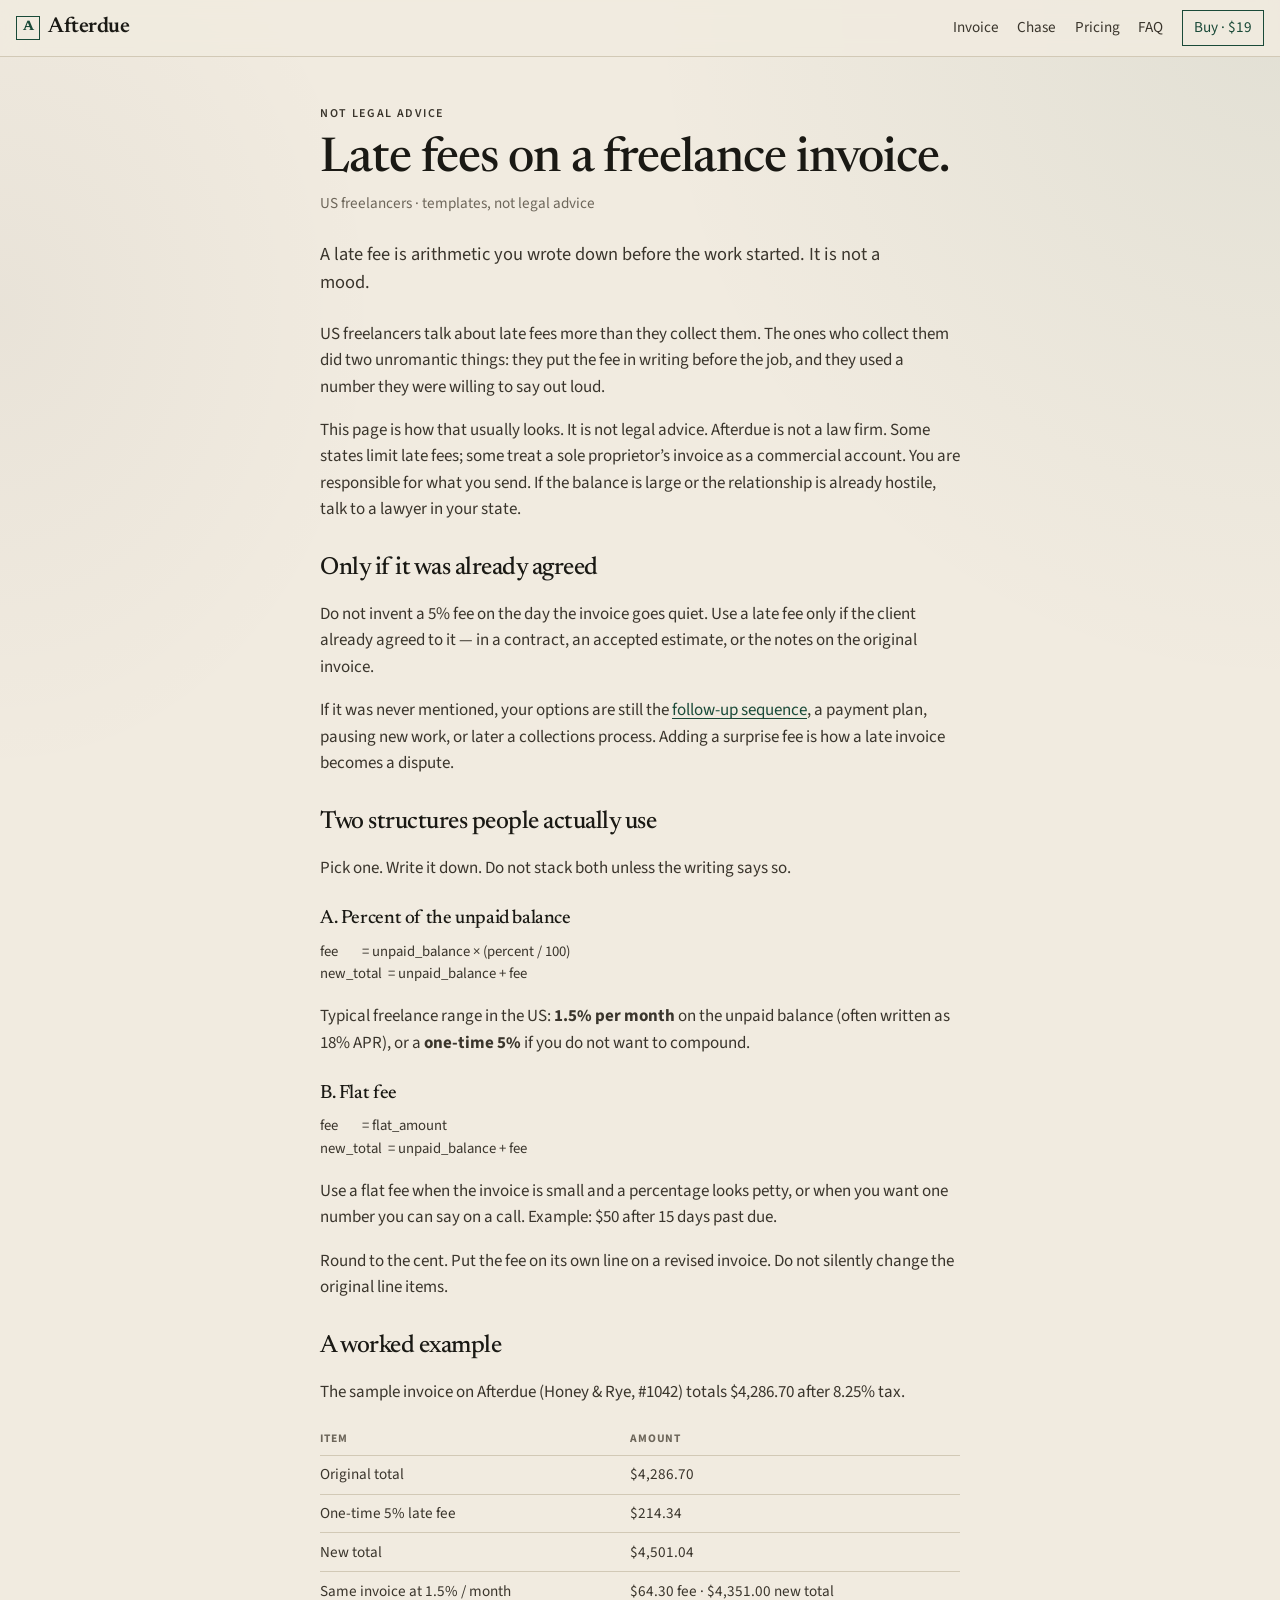
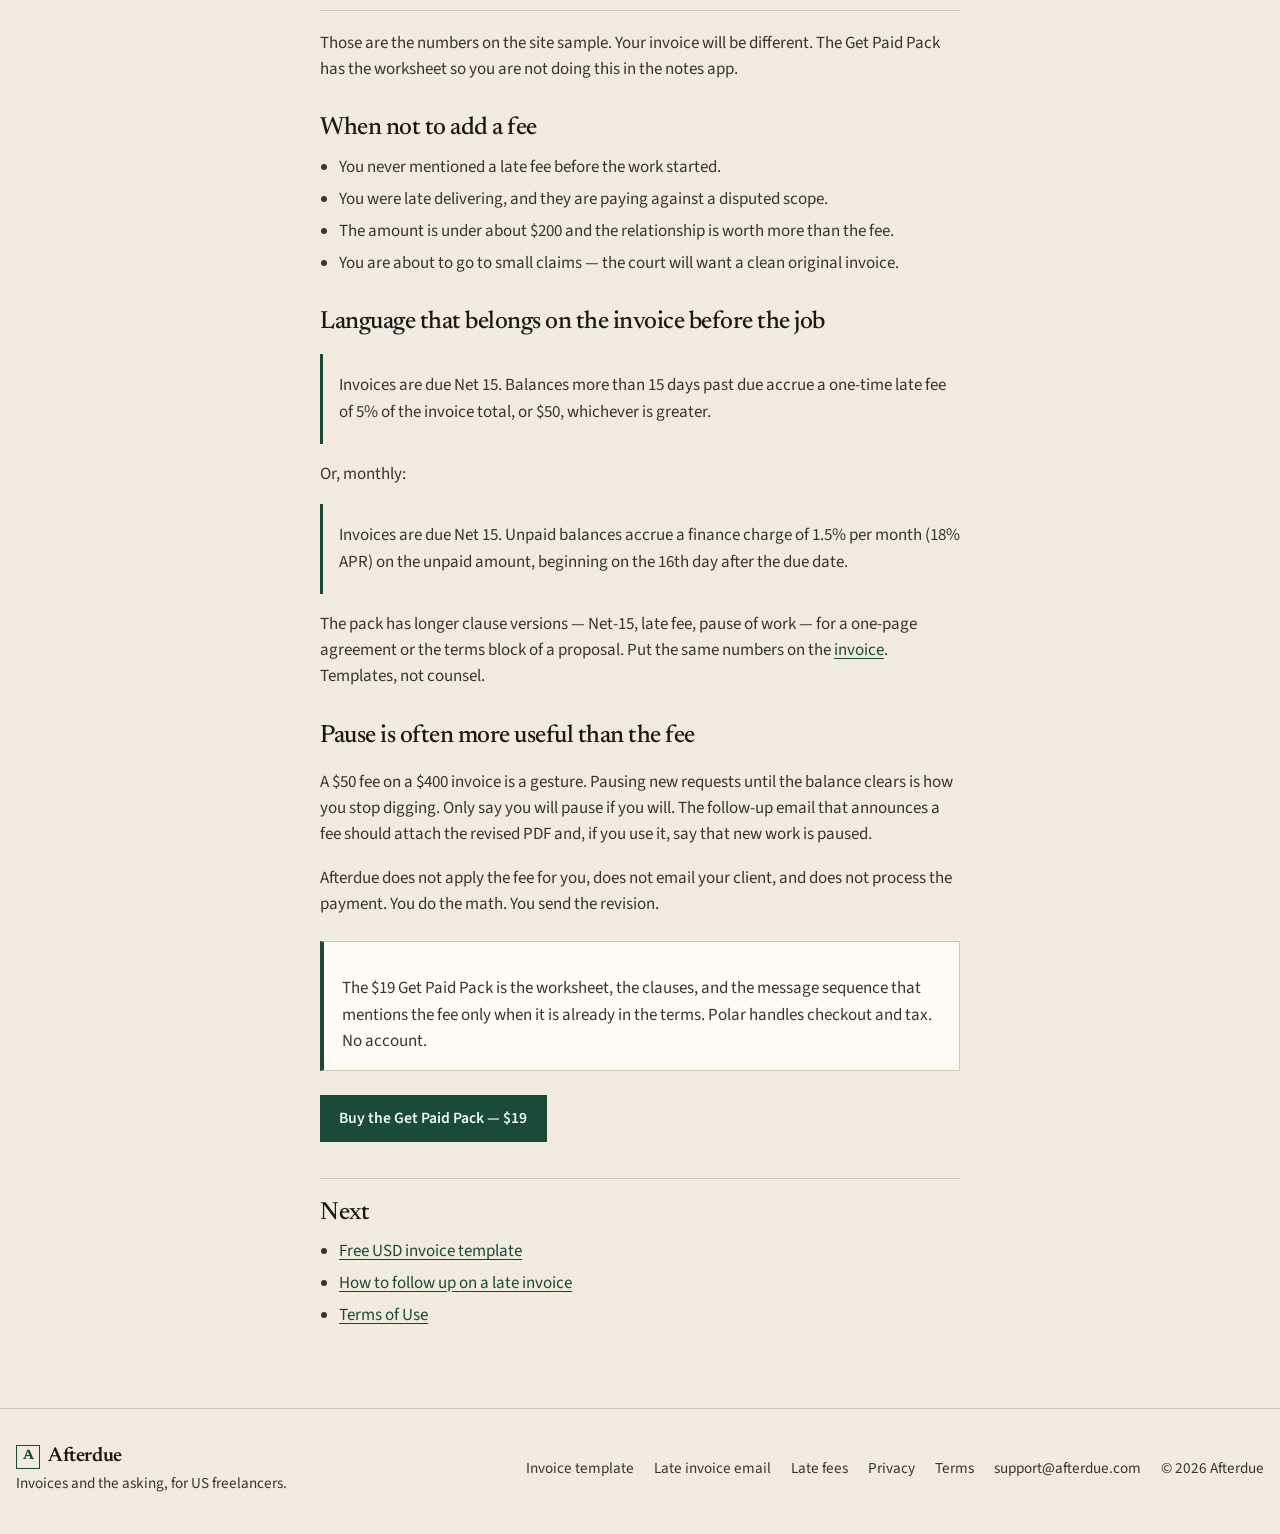
==== invoice-late-fee.html @ ce50ef1e "Add Afterdue site, legal pages, and SEO guides" ====
<!DOCTYPE html>
<html lang="en">
<head>
  <meta charset="utf-8">
  <meta name="viewport" content="width=device-width, initial-scale=1">
  <title>Invoice Late Fees for US Freelancers — Afterdue</title>
  <meta name="description" content="How US freelancers usually handle a late fee — one-time 5% or 1.5% a month — and why it has to be in writing first. Templates, not legal advice.">
  <link rel="canonical" href="https://afterdue.com/invoice-late-fee.html">
  <meta property="og:type" content="article">
  <meta property="og:site_name" content="Afterdue">
  <meta property="og:locale" content="en_US">
  <meta property="og:title" content="Invoice Late Fees for US Freelancers — Afterdue">
  <meta property="og:description" content="How US freelancers usually handle a late fee — one-time 5% or 1.5% a month — and why it has to be in writing first. Templates, not legal advice.">
  <meta property="og:url" content="https://afterdue.com/invoice-late-fee.html">
  <meta name="twitter:card" content="summary">
  <meta name="twitter:title" content="Invoice Late Fees for US Freelancers — Afterdue">
  <meta name="twitter:description" content="How US freelancers usually handle a late fee — one-time 5% or 1.5% a month — and why it has to be in writing first. Templates, not legal advice.">
  <meta name="theme-color" content="#1a1914">
  <link rel="icon" href="favicon.svg" type="image/svg+xml">
  <link rel="preconnect" href="https://fonts.googleapis.com">
  <link rel="preconnect" href="https://fonts.gstatic.com" crossorigin>
  <link href="https://fonts.googleapis.com/css2?family=Newsreader:ital,opsz,wght@0,6..72,400;0,6..72,500;0,6..72,600;0,6..72,700;1,6..72,400;1,6..72,500&family=Source+Sans+3:ital,wght@0,400;0,500;0,600;0,700;1,400&display=swap" rel="stylesheet">
  <link rel="stylesheet" href="styles.css">
  <script type="application/ld+json">
{
  "@context": "https://schema.org",
  "@type": "WebPage",
  "name": "Invoice Late Fees for US Freelancers \u2014 Afterdue",
  "description": "How US freelancers usually handle a late fee \u2014 one-time 5% or 1.5% a month \u2014 and why it has to be in writing first. Templates, not legal advice.",
  "url": "https://afterdue.com/invoice-late-fee.html",
  "isPartOf": {
    "@type": "WebSite",
    "name": "Afterdue",
    "url": "https://afterdue.com"
  },
  "publisher": {
    "@type": "Organization",
    "name": "Afterdue",
    "url": "https://afterdue.com",
    "email": "support@afterdue.com"
  }
}
  </script>
</head>
<body>
  <header class="site-header no-print">
    <div class="wrap header-inner">
      <a class="wordmark" href="index.html" aria-label="Afterdue home">
        <span class="mark" aria-hidden="true">A</span>
        Afterdue
      </a>
      <nav class="nav" aria-label="Primary">
        <a href="index.html#invoice">Invoice</a>
        <a href="index.html#chase">Chase</a>
        <a href="index.html#pricing">Pricing</a>
        <a href="index.html#faq">FAQ</a>
        <a class="nav-buy" href="index.html#buy">Buy · $19</a>
      </nav>
      <a class="nav-buy nav-buy-mobile" href="index.html#buy">Buy · $19</a>
    </div>
  </header>

  <main class="legal-page">
    <div class="wrap">
      <p class="kicker">Not legal advice</p>
      <h1>Late fees on a freelance invoice.</h1>
      
      <p class="legal-date">US freelancers · templates, not legal advice</p>
      <p class="lede">
        A late fee is arithmetic you wrote down before the work started.
        It is not a mood.
      </p>
      <p>
        US freelancers talk about late fees more than they collect them.
        The ones who collect them did two unromantic things: they put the
        fee in writing before the job, and they used a number they were
        willing to say out loud.
      </p>
      <p>
        This page is how that usually looks. It is not legal advice.
        Afterdue is not a law firm. Some states limit late fees; some treat
        a sole proprietor’s invoice as a commercial account. You are
        responsible for what you send. If the balance is large or the
        relationship is already hostile, talk to a lawyer in your state.
      </p>

      <h2>Only if it was already agreed</h2>
      <p>
        Do not invent a 5% fee on the day the invoice goes quiet. Use a
        late fee only if the client already agreed to it — in a contract,
        an accepted estimate, or the notes on the original invoice.
      </p>
      <p>
        If it was never mentioned, your options are still the
        <a href="late-invoice-email.html">follow-up sequence</a>, a payment
        plan, pausing new work, or later a collections process. Adding a
        surprise fee is how a late invoice becomes a dispute.
      </p>

      <h2>Two structures people actually use</h2>
      <p>Pick one. Write it down. Do not stack both unless the writing says so.</p>
      <h3>A. Percent of the unpaid balance</h3>
      <p class="sheet-pre">fee        = unpaid_balance × (percent / 100)
new_total  = unpaid_balance + fee</p>
      <p>
        Typical freelance range in the US: <strong>1.5% per month</strong>
        on the unpaid balance (often written as 18% APR), or a
        <strong>one-time 5%</strong> if you do not want to compound.
      </p>
      <h3>B. Flat fee</h3>
      <p class="sheet-pre">fee        = flat_amount
new_total  = unpaid_balance + fee</p>
      <p>
        Use a flat fee when the invoice is small and a percentage looks
        petty, or when you want one number you can say on a call. Example:
        $50 after 15 days past due.
      </p>
      <p>
        Round to the cent. Put the fee on its own line on a revised
        invoice. Do not silently change the original line items.
      </p>

      <h2>A worked example</h2>
      <p>
        The sample invoice on Afterdue (Honey &amp; Rye, #1042) totals
        $4,286.70 after 8.25% tax.
      </p>
      <table>
        <thead>
          <tr><th>Item</th><th>Amount</th></tr>
        </thead>
        <tbody>
          <tr><td>Original total</td><td>$4,286.70</td></tr>
          <tr><td>One-time 5% late fee</td><td>$214.34</td></tr>
          <tr><td>New total</td><td>$4,501.04</td></tr>
          <tr><td>Same invoice at 1.5% / month</td><td>$64.30 fee · $4,351.00 new total</td></tr>
        </tbody>
      </table>
      <p>
        Those are the numbers on the site sample. Your invoice will be
        different. The Get Paid Pack has the worksheet so you are not
        doing this in the notes app.
      </p>

      <h2>When not to add a fee</h2>
      <ul>
        <li>You never mentioned a late fee before the work started.</li>
        <li>You were late delivering, and they are paying against a disputed scope.</li>
        <li>The amount is under about $200 and the relationship is worth more than the fee.</li>
        <li>You are about to go to small claims — the court will want a clean original invoice.</li>
      </ul>

      <h2>Language that belongs on the invoice before the job</h2>
      <blockquote>
        <p>
          Invoices are due Net 15. Balances more than 15 days past due
          accrue a one-time late fee of 5% of the invoice total, or $50,
          whichever is greater.
        </p>
      </blockquote>
      <p>Or, monthly:</p>
      <blockquote>
        <p>
          Invoices are due Net 15. Unpaid balances accrue a finance charge
          of 1.5% per month (18% APR) on the unpaid amount, beginning on
          the 16th day after the due date.
        </p>
      </blockquote>
      <p>
        The pack has longer clause versions — Net-15, late fee, pause of
        work — for a one-page agreement or the terms block of a proposal.
        Put the same numbers on the
        <a href="invoice-template.html">invoice</a>.
        Templates, not counsel.
      </p>

      <h2>Pause is often more useful than the fee</h2>
      <p>
        A $50 fee on a $400 invoice is a gesture. Pausing new requests
        until the balance clears is how you stop digging. Only say you
        will pause if you will. The follow-up email that announces a fee
        should attach the revised PDF and, if you use it, say that new
        work is paused.
      </p>
      <p>
        Afterdue does not apply the fee for you, does not email your
        client, and does not process the payment. You do the math. You
        send the revision.
      </p>

      <div class="callout">
        <p>
          The $19 Get Paid Pack is the worksheet, the clauses, and the
          message sequence that mentions the fee only when it is already
          in the terms. Polar handles checkout and tax. No account.
        </p>
      </div>
      <p>
        <a class="btn btn-accent" href="index.html#buy">Buy the Get Paid Pack — $19</a>
      </p>

      <div class="related">
        <h2>Next</h2>
        <ul>
          <li><a href="invoice-template.html">Free USD invoice template</a></li>
          <li><a href="late-invoice-email.html">How to follow up on a late invoice</a></li>
          <li><a href="terms.html">Terms of Use</a></li>
        </ul>
      </div>

    </div>
  </main>

  <footer class="site-footer no-print">
    <div class="wrap footer-inner">
      <div>
        <p class="wordmark foot-mark"><span class="mark" aria-hidden="true">A</span> Afterdue</p>
        <p>Invoices and the asking, for US freelancers.</p>
      </div>
      <div class="footer-links">
        <a href="invoice-template.html">Invoice template</a>
        <a href="late-invoice-email.html">Late invoice email</a>
        <a href="invoice-late-fee.html">Late fees</a>
        <a href="privacy.html">Privacy</a>
        <a href="terms.html">Terms</a>
        <a href="mailto:support@afterdue.com">support@afterdue.com</a>
        <span>© 2026 Afterdue</span>
      </div>
    </div>
  </footer>
</body>
</html>
---- styles.css ----
/* Afterdue — paper, ink, one green. */

:root {
  --paper: #f1ebe0;
  --paper-deep: #e7dfd0;
  --sheet: #fffcf6;
  --ink: #1a1914;
  --ink-2: #3a352c;
  --ink-3: #6d665a;
  --rule: #d2c9b6;
  --accent: #1a4a38;
  --accent-2: #14382b;
  --accent-wash: #dce8e1;
  --late: #7a2e22;
  --warn: #8a5a12;
  --max: 72rem; /* 1152; content sits inside 1280 canvas */
  --page: 80rem; /* 1280 */
  --serif: "Newsreader", "Iowan Old Style", Palatino, "Palatino Linotype", Georgia, serif;
  --sans: "Source Sans 3", ui-sans-serif, system-ui, -apple-system, "Segoe UI", sans-serif;
  --shadow: 0 1px 0 rgba(26, 25, 20, 0.04), 0 18px 50px -24px rgba(26, 25, 20, 0.35);
}

*, *::before, *::after { box-sizing: border-box; }

html {
  scroll-behavior: smooth;
}

@media (prefers-reduced-motion: reduce) {
  html { scroll-behavior: auto; }
  * { transition: none !important; }
}

body {
  margin: 0;
  color: var(--ink);
  font-family: var(--sans);
  font-size: 1.0625rem;
  line-height: 1.55;
  background:
    radial-gradient(ellipse 90% 40% at 100% 0%, rgba(26, 74, 56, 0.07), transparent 55%),
    radial-gradient(ellipse 60% 30% at 0% 10%, rgba(26, 25, 20, 0.04), transparent 50%),
    var(--paper);
  -webkit-font-smoothing: antialiased;
}

img, svg { display: block; max-width: 100%; }

h1, h2, h3, .wordmark, .sheet-brand, .sheet-stamp, .price-amt {
  font-family: var(--serif);
  font-weight: 500;
  letter-spacing: -0.02em;
}

h1, h2, h3 { margin: 0 0 0.5rem; color: var(--ink); }

a { color: var(--accent); text-underline-offset: 0.18em; }
a:hover { color: var(--accent-2); }

.skip {
  position: absolute;
  left: 0.75rem;
  top: -3rem;
  background: var(--ink);
  color: var(--sheet);
  padding: 0.5rem 0.75rem;
  z-index: 20;
}
.skip:focus { top: 0.75rem; }

.sr-only {
  position: absolute;
  width: 1px;
  height: 1px;
  padding: 0;
  margin: -1px;
  overflow: hidden;
  clip: rect(0, 0, 0, 0);
  border: 0;
}

.wrap {
  width: min(100% - 2rem, var(--page));
  margin-inline: auto;
}

.kicker {
  margin: 0 0 0.65rem;
  font-size: 0.75rem;
  font-weight: 600;
  letter-spacing: 0.14em;
  text-transform: uppercase;
  color: var(--accent);
}

/* Header */
.site-header {
  position: sticky;
  top: 0;
  z-index: 10;
  background: color-mix(in srgb, var(--paper) 88%, transparent);
  backdrop-filter: blur(10px);
  border-bottom: 1px solid var(--rule);
}

.header-inner {
  display: flex;
  align-items: center;
  justify-content: space-between;
  min-height: 3.5rem;
  gap: 1rem;
}

.wordmark {
  display: inline-flex;
  align-items: center;
  gap: 0.5rem;
  color: var(--ink);
  text-decoration: none;
  font-size: 1.35rem;
  font-weight: 600;
}

.wordmark:hover { color: var(--ink); }

.mark {
  display: grid;
  place-items: center;
  width: 1.5rem;
  height: 1.5rem;
  border: 1.5px solid var(--accent);
  color: var(--accent);
  font-family: var(--serif);
  font-size: 0.85rem;
  font-weight: 700;
  line-height: 1;
}

.nav-buy-mobile { display: inline-block; }

.nav {
  display: none;
  align-items: center;
  gap: 1.15rem;
  font-size: 0.95rem;
}

.nav a {
  color: var(--ink-2);
  text-decoration: none;
}

.nav a:hover { color: var(--ink); }

.nav-buy {
  padding: 0.35rem 0.7rem;
  border: 1px solid var(--accent);
  color: var(--accent) !important;
}

@media (min-width: 720px) {
  .nav { display: flex; }
  .nav-buy-mobile { display: none; }
}

/* Buttons */
.btn {
  display: inline-flex;
  align-items: center;
  justify-content: center;
  padding: 0.8rem 1.15rem;
  border: 1px solid transparent;
  font: inherit;
  font-weight: 600;
  font-size: 0.98rem;
  text-decoration: none;
  cursor: pointer;
  line-height: 1.2;
}

.btn:focus-visible {
  outline: 2px solid var(--accent);
  outline-offset: 3px;
}

.btn-ink {
  background: var(--ink);
  color: var(--sheet);
}

.btn-ink:hover { background: #000; color: var(--sheet); }

.btn-accent {
  background: var(--accent);
  color: #f4faf6;
}

.btn-accent:hover { background: var(--accent-2); color: #f4faf6; }

.btn-ghost {
  background: transparent;
  border-color: var(--rule);
  color: var(--ink-2);
}

.btn-ghost:hover { border-color: var(--ink); color: var(--ink); }

.btn-text {
  background: none;
  border: 0;
  padding: 0.35rem 0;
  color: var(--accent);
  font: inherit;
  font-weight: 600;
  cursor: pointer;
}

.btn-text:hover { color: var(--accent-2); }

.btn-block { width: 100%; }

.btn:disabled {
  opacity: 0.55;
  cursor: not-allowed;
}

/* Hero */
.hero {
  padding: 3.25rem 0 2.5rem;
  border-bottom: 1px solid var(--rule);
}

.hero-inner { max-width: 42rem; }

.hero h1 {
  font-size: clamp(2.4rem, 6vw, 4.1rem);
  line-height: 1.05;
  font-weight: 500;
  margin-bottom: 1.1rem;
}

.lede {
  font-size: 1.15rem;
  color: var(--ink-2);
  margin: 0 0 1.5rem;
  max-width: 38rem;
}

.hero-actions {
  display: flex;
  flex-wrap: wrap;
  gap: 0.65rem;
}

.hero-note {
  margin: 1rem 0 0;
  font-size: 0.9rem;
  color: var(--ink-3);
}

/* Sections */
.section-head { max-width: 38rem; margin-bottom: 1.75rem; }

.section-head h2 {
  font-size: clamp(1.85rem, 4vw, 2.65rem);
  line-height: 1.12;
}

.section-dek {
  margin: 0;
  color: var(--ink-2);
}

.invoice-section { padding: 2.75rem 0 3.5rem; }
.chase-section,
.pricing-section,
.faq-section { padding: 3.5rem 0; }
.chase-section,
.faq-section { border-top: 1px solid var(--rule); }

/* Invoice form */
.invoice-layout {
  display: grid;
  gap: 1.75rem;
}

@media (min-width: 980px) {
  .invoice-layout {
    grid-template-columns: minmax(18rem, 22.5rem) minmax(0, 1fr);
    align-items: start;
    gap: 2.25rem;
  }
  .preview-col { position: sticky; top: 4.25rem; }
}

.invoice-form {
  background: color-mix(in srgb, var(--sheet) 70%, var(--paper));
  border: 1px solid var(--rule);
  padding: 1rem 1rem 1.15rem;
}

fieldset {
  border: 0;
  margin: 0 0 1.1rem;
  padding: 0;
}

legend {
  font-family: var(--serif);
  font-size: 1.15rem;
  margin-bottom: 0.55rem;
  padding: 0;
}

label {
  display: block;
  margin-bottom: 0.55rem;
  font-size: 0.8rem;
  font-weight: 600;
  letter-spacing: 0.02em;
  color: var(--ink-2);
}

input, textarea {
  display: block;
  width: 100%;
  margin-top: 0.28rem;
  padding: 0.5rem 0.55rem;
  border: 1px solid var(--rule);
  background: var(--sheet);
  color: var(--ink);
  font: inherit;
  font-size: 1rem;
  border-radius: 0;
}

input:focus, textarea:focus {
  outline: 2px solid var(--accent);
  outline-offset: 1px;
}

textarea { resize: vertical; min-height: 4.5rem; }

.meta-grid {
  display: grid;
  grid-template-columns: 1fr 1fr;
  gap: 0 0.65rem;
}

.meta-grid legend { grid-column: 1 / -1; }

.items-head {
  display: none;
}

.line-item {
  display: grid;
  grid-template-columns: 1fr 4.2rem 6.2rem auto;
  gap: 0.35rem;
  align-items: end;
  margin-bottom: 0.45rem;
}

.line-item label { margin: 0; }

.item-remove {
  height: 2.35rem;
  width: 2.15rem;
  border: 1px solid var(--rule);
  background: transparent;
  color: var(--ink-3);
  cursor: pointer;
  font-size: 1.1rem;
  line-height: 1;
}

.item-remove:hover { border-color: var(--late); color: var(--late); }

.form-actions {
  display: flex;
  flex-wrap: wrap;
  gap: 0.5rem;
  margin-top: 0.35rem;
}

.form-hint {
  margin: 0.7rem 0 0;
  font-size: 0.85rem;
  color: var(--ink-3);
}

/* Preview */
.preview-bar {
  display: flex;
  justify-content: space-between;
  align-items: baseline;
  margin-bottom: 0.55rem;
  font-size: 0.8rem;
  letter-spacing: 0.08em;
  text-transform: uppercase;
  color: var(--ink-3);
  font-weight: 600;
}

.preview-total { letter-spacing: 0; text-transform: none; color: var(--accent); font-size: 0.95rem; }

.invoice-sheet {
  background: var(--sheet);
  box-shadow: var(--shadow);
  border: 1px solid #cfc6b4;
  padding: 1.5rem 1.35rem 1.15rem;
  min-height: 28rem;
  position: relative;
}

.invoice-sheet::before {
  content: "";
  position: absolute;
  left: 0;
  top: 0;
  bottom: 0;
  width: 6px;
  background: var(--accent);
}

.sheet-top {
  display: flex;
  justify-content: space-between;
  gap: 1rem;
  padding-bottom: 1.1rem;
  border-bottom: 1px solid var(--rule);
}

.sheet-brand {
  margin: 0;
  font-size: 1.45rem;
  line-height: 1.2;
}

.sheet-quiet {
  margin: 0.2rem 0 0;
  color: var(--ink-3);
  font-size: 0.92rem;
}

.sheet-stamp {
  text-align: right;
}

.sheet-stamp span {
  display: block;
  font-size: 0.7rem;
  letter-spacing: 0.18em;
  font-weight: 700;
  color: var(--accent);
}

.sheet-stamp strong {
  display: block;
  font-size: 1.35rem;
  font-weight: 600;
}

.sheet-parties {
  display: grid;
  grid-template-columns: 1fr 1fr;
  gap: 1rem;
  padding: 1.1rem 0;
}

.sheet-label {
  margin: 0 0 0.25rem;
  font-size: 0.7rem;
  letter-spacing: 0.14em;
  text-transform: uppercase;
  font-weight: 700;
  color: var(--ink-3);
}

.sheet-strong { margin: 0; font-weight: 650; font-size: 1.05rem; }

.sheet-dates {
  margin: 0;
  display: grid;
  gap: 0.45rem;
  justify-items: end;
  text-align: right;
}

.sheet-dates div { margin: 0; }
.sheet-dates dt {
  font-size: 0.7rem;
  letter-spacing: 0.12em;
  text-transform: uppercase;
  color: var(--ink-3);
  font-weight: 700;
}
.sheet-dates dd { margin: 0; font-variant-numeric: tabular-nums; }

.sheet-table {
  width: 100%;
  border-collapse: collapse;
  font-size: 0.95rem;
}

.sheet-table th {
  text-align: left;
  font-size: 0.7rem;
  letter-spacing: 0.1em;
  text-transform: uppercase;
  color: var(--ink-3);
  font-weight: 700;
  padding: 0.45rem 0;
  border-bottom: 1px solid var(--ink);
}

.sheet-table td {
  padding: 0.55rem 0;
  border-bottom: 1px solid var(--rule);
  vertical-align: top;
}

.sheet-table .num,
.sheet-table th.num { text-align: right; font-variant-numeric: tabular-nums; }

.sheet-totals {
  display: flex;
  justify-content: flex-end;
  padding: 0.9rem 0 1.1rem;
}

.sheet-totals-rows {
  width: min(100%, 16rem);
}

.sheet-totals-rows div {
  display: flex;
  justify-content: space-between;
  padding: 0.28rem 0;
  color: var(--ink-2);
  font-variant-numeric: tabular-nums;
}

.sheet-totals-rows .grand {
  margin-top: 0.35rem;
  padding-top: 0.5rem;
  border-top: 1.5px solid var(--ink);
  color: var(--ink);
  font-family: var(--serif);
  font-size: 1.2rem;
  font-weight: 600;
}

.sheet-bottom {
  display: grid;
  gap: 1rem;
  padding-top: 0.4rem;
  border-top: 1px solid var(--rule);
}

@media (min-width: 640px) {
  .sheet-bottom { grid-template-columns: 1fr 1fr; }
  .invoice-sheet { padding: 2rem 2.1rem 1.4rem; }
}

.sheet-pre {
  margin: 0;
  white-space: pre-wrap;
  font-size: 0.92rem;
  color: var(--ink-2);
}

.sheet-foot {
  margin: 1.4rem 0 0;
  font-size: 0.75rem;
  color: var(--ink-3);
  letter-spacing: 0.04em;
}

/* Chase */
.chase-list {
  list-style: none;
  margin: 0;
  padding: 0;
  display: grid;
  gap: 0.75rem;
}

@media (min-width: 860px) {
  .chase-list { grid-template-columns: 1fr 1fr; }
  .chase-list li:last-child { grid-column: 1 / -1; }
}

.chase-list li {
  background: var(--sheet);
  border: 1px solid var(--rule);
  border-left: 4px solid var(--accent);
  padding: 1rem 1.05rem 1.1rem;
}

.chase-list li:nth-child(4) { border-left-color: var(--warn); }
.chase-list li:nth-child(5) { border-left-color: var(--late); }

.chase-meta {
  display: flex;
  justify-content: space-between;
  gap: 0.75rem;
  font-size: 0.75rem;
  letter-spacing: 0.08em;
  text-transform: uppercase;
  font-weight: 650;
  color: var(--ink-3);
  margin-bottom: 0.35rem;
}

.chase-list h3 {
  font-size: 1.35rem;
  margin-bottom: 0.35rem;
}

.chase-subject {
  margin: 0 0 0.4rem;
  font-weight: 600;
  font-size: 0.95rem;
}

.chase-body {
  margin: 0;
  color: var(--ink-2);
  position: relative;
}

.chase-body::after {
  content: "";
  position: absolute;
  inset: auto 0 0 0;
  height: 1.4rem;
  background: linear-gradient(transparent, var(--sheet));
  pointer-events: none;
}

.chase-foot {
  margin: 1.5rem 0 1rem;
  color: var(--ink-2);
  max-width: 38rem;
}

.center { text-align: center; }

/* Pricing */
.price-grid {
  display: grid;
  gap: 1.25rem;
}

@media (min-width: 800px) {
  .price-grid { grid-template-columns: 1.2fr 0.8fr; align-items: stretch; }
}

.price-card,
.price-aside {
  background: var(--sheet);
  border: 1px solid var(--rule);
  padding: 1.4rem 1.35rem 1.5rem;
}

.price-card-main { border-top: 6px solid var(--accent); }

.price-name {
  margin: 0;
  font-size: 0.8rem;
  letter-spacing: 0.12em;
  text-transform: uppercase;
  font-weight: 700;
  color: var(--accent);
}

.price-amt {
  margin: 0.2rem 0;
  font-size: clamp(3.4rem, 8vw, 4.6rem);
  line-height: 1;
}

.price-amt span { font-size: 0.45em; vertical-align: super; margin-right: 0.05em; }

.price-once { margin: 0 0 1rem; color: var(--ink-2); }

.price-list,
.price-aside ul {
  margin: 0 0 1rem;
  padding: 0 0 0 1.1rem;
}

.price-list li,
.price-aside li { margin: 0.35rem 0; }

.price-legal {
  font-size: 0.88rem;
  color: var(--ink-3);
  margin: 0 0 1.1rem;
}

.price-aside h3 {
  font-size: 1.25rem;
  margin: 0 0 0.5rem;
}

.price-aside h3 + p,
.price-aside p { margin: 0; color: var(--ink-2); }

.price-aside h3:nth-of-type(2) { margin-top: 1.4rem; }

/* Buy */
.buy-section {
  padding: 3.5rem 0;
  background: var(--ink);
  color: #ece6d8;
}

.buy-section .kicker { color: #9dccb4; }
.buy-section h2 { color: #f7f1e4; font-size: clamp(1.9rem, 4vw, 2.8rem); }
.buy-section .lede { color: #cfc6b4; }

.buy-inner { max-width: 38rem; }

.buy-placeholder {
  margin: 1rem 0 0;
  padding: 0.85rem 0.95rem;
  border: 1px dashed #6d665a;
  color: #cfc6b4;
  font-size: 0.95rem;
}

.buy-section .btn-accent:disabled {
  opacity: 0.7;
}

/* FAQ */
.faq {
  margin: 0;
  display: grid;
  gap: 0;
  border-top: 1px solid var(--rule);
}

.faq > div {
  padding: 1.1rem 0;
  border-bottom: 1px solid var(--rule);
}

.faq dt {
  font-family: var(--serif);
  font-size: 1.25rem;
  font-weight: 550;
  margin-bottom: 0.35rem;
}

.faq dd {
  margin: 0;
  color: var(--ink-2);
  max-width: 40rem;
}

/* Footer */
.site-footer {
  padding: 2rem 0 2.4rem;
  border-top: 1px solid var(--rule);
  color: var(--ink-2);
  font-size: 0.95rem;
}

.footer-inner {
  display: flex;
  flex-wrap: wrap;
  justify-content: space-between;
  gap: 1.25rem;
}

.foot-mark {
  margin: 0 0 0.25rem;
  font-size: 1.25rem;
}

.site-footer p { margin: 0; }

.footer-links {
  display: flex;
  flex-wrap: wrap;
  gap: 0.9rem 1.25rem;
  align-items: center;
}

.footer-links a { color: var(--ink-2); text-decoration: none; }
.footer-links a:hover { color: var(--accent); }

/* Legal + guide pages */
.legal-page { padding: 3rem 0 4rem; }
.legal-page .wrap { max-width: 40rem; }
.legal-page h1 {
  font-size: clamp(2rem, 5vw, 3rem);
  line-height: 1.1;
  margin-bottom: 0.35rem;
}
.legal-page h2 {
  font-size: 1.55rem;
  line-height: 1.2;
  margin: 2rem 0 0.6rem;
}
.legal-page h3 {
  font-size: 1.2rem;
  margin: 1.45rem 0 0.4rem;
}
.legal-page p,
.legal-page li { color: var(--ink-2); }
.legal-page ul,
.legal-page ol {
  padding-left: 1.2rem;
  margin: 0 0 1rem;
}
.legal-page li { margin: 0.35rem 0; }
.legal-page .legal-date {
  margin: 0 0 1.5rem;
  color: var(--ink-3);
  font-size: 0.95rem;
}
.legal-page .callout {
  background: var(--sheet);
  border: 1px solid var(--rule);
  border-left: 4px solid var(--accent);
  padding: 1rem 1.1rem;
  margin: 1.5rem 0;
}
.legal-page .callout p:last-child { margin-bottom: 0; }
.legal-page .related {
  margin-top: 2.25rem;
  padding-top: 1.25rem;
  border-top: 1px solid var(--rule);
}
.legal-page .related h2 { margin-top: 0; }
.legal-page table {
  width: 100%;
  border-collapse: collapse;
  font-size: 0.95rem;
  margin: 0 0 1.15rem;
}
.legal-page th,
.legal-page td {
  text-align: left;
  padding: 0.45rem 0.35rem 0.45rem 0;
  border-bottom: 1px solid var(--rule);
  color: var(--ink-2);
}
.legal-page th {
  color: var(--ink-3);
  font-size: 0.72rem;
  letter-spacing: 0.08em;
  text-transform: uppercase;
}
.legal-page blockquote {
  margin: 1rem 0;
  padding: 0.1rem 0 0.1rem 1rem;
  border-left: 3px solid var(--accent);
  color: var(--ink-2);
}
.legal-page .sheet-pre { margin: 0.4rem 0 1rem; }

/* Home guides */
.guides-section {
  padding: 3.5rem 0;
  border-top: 1px solid var(--rule);
}
.guide-grid {
  display: grid;
  gap: 0.75rem;
}
@media (min-width: 800px) {
  .guide-grid { grid-template-columns: 1fr 1fr 1fr; }
}
.guide-card {
  display: block;
  background: var(--sheet);
  border: 1px solid var(--rule);
  padding: 1.1rem 1.05rem 1.2rem;
  text-decoration: none;
  color: inherit;
}
.guide-card:hover {
  border-color: var(--accent);
  color: inherit;
}
.guide-card h3 {
  font-size: 1.28rem;
  margin-bottom: 0.4rem;
}
.guide-card p {
  margin: 0;
  color: var(--ink-2);
  font-size: 0.95rem;
}

/* Print */
@media print {
  @page { size: letter; margin: 0.55in; }

  body {
    background: #fff;
    color: #111;
  }

  .no-print { display: none !important; }

  .invoice-section { padding: 0; }
  .wrap { width: 100%; }

  .invoice-layout { display: block; }

  .invoice-sheet {
    box-shadow: none;
    border: 0;
    padding: 0;
    min-height: 0;
  }

  .invoice-sheet::before { display: none; }

  .sheet-foot { color: #666; }
}

@media (max-width: 520px) {
  .line-item {
    grid-template-columns: 1fr 1fr auto;
  }
  .line-item .item-desc { grid-column: 1 / -1; }
  .sheet-parties { grid-template-columns: 1fr; }
  .sheet-dates { justify-items: start; text-align: left; }
}
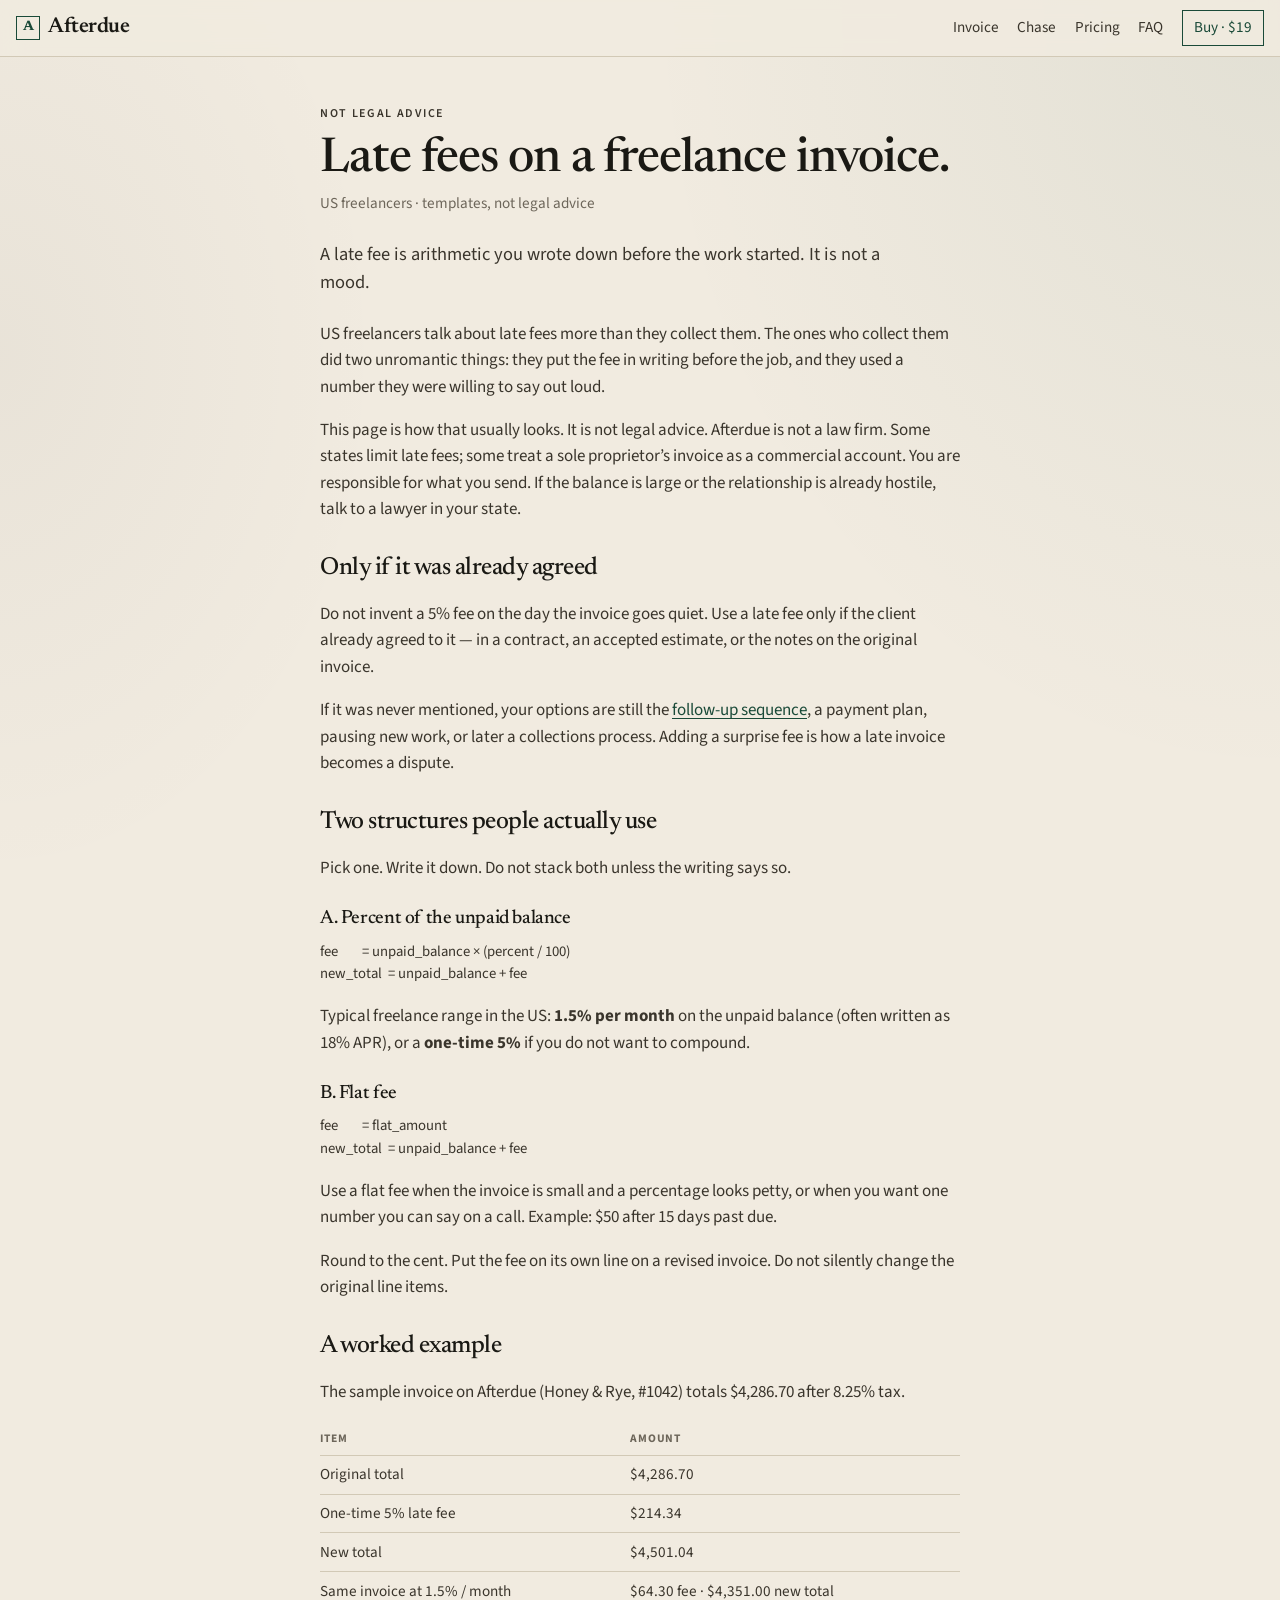
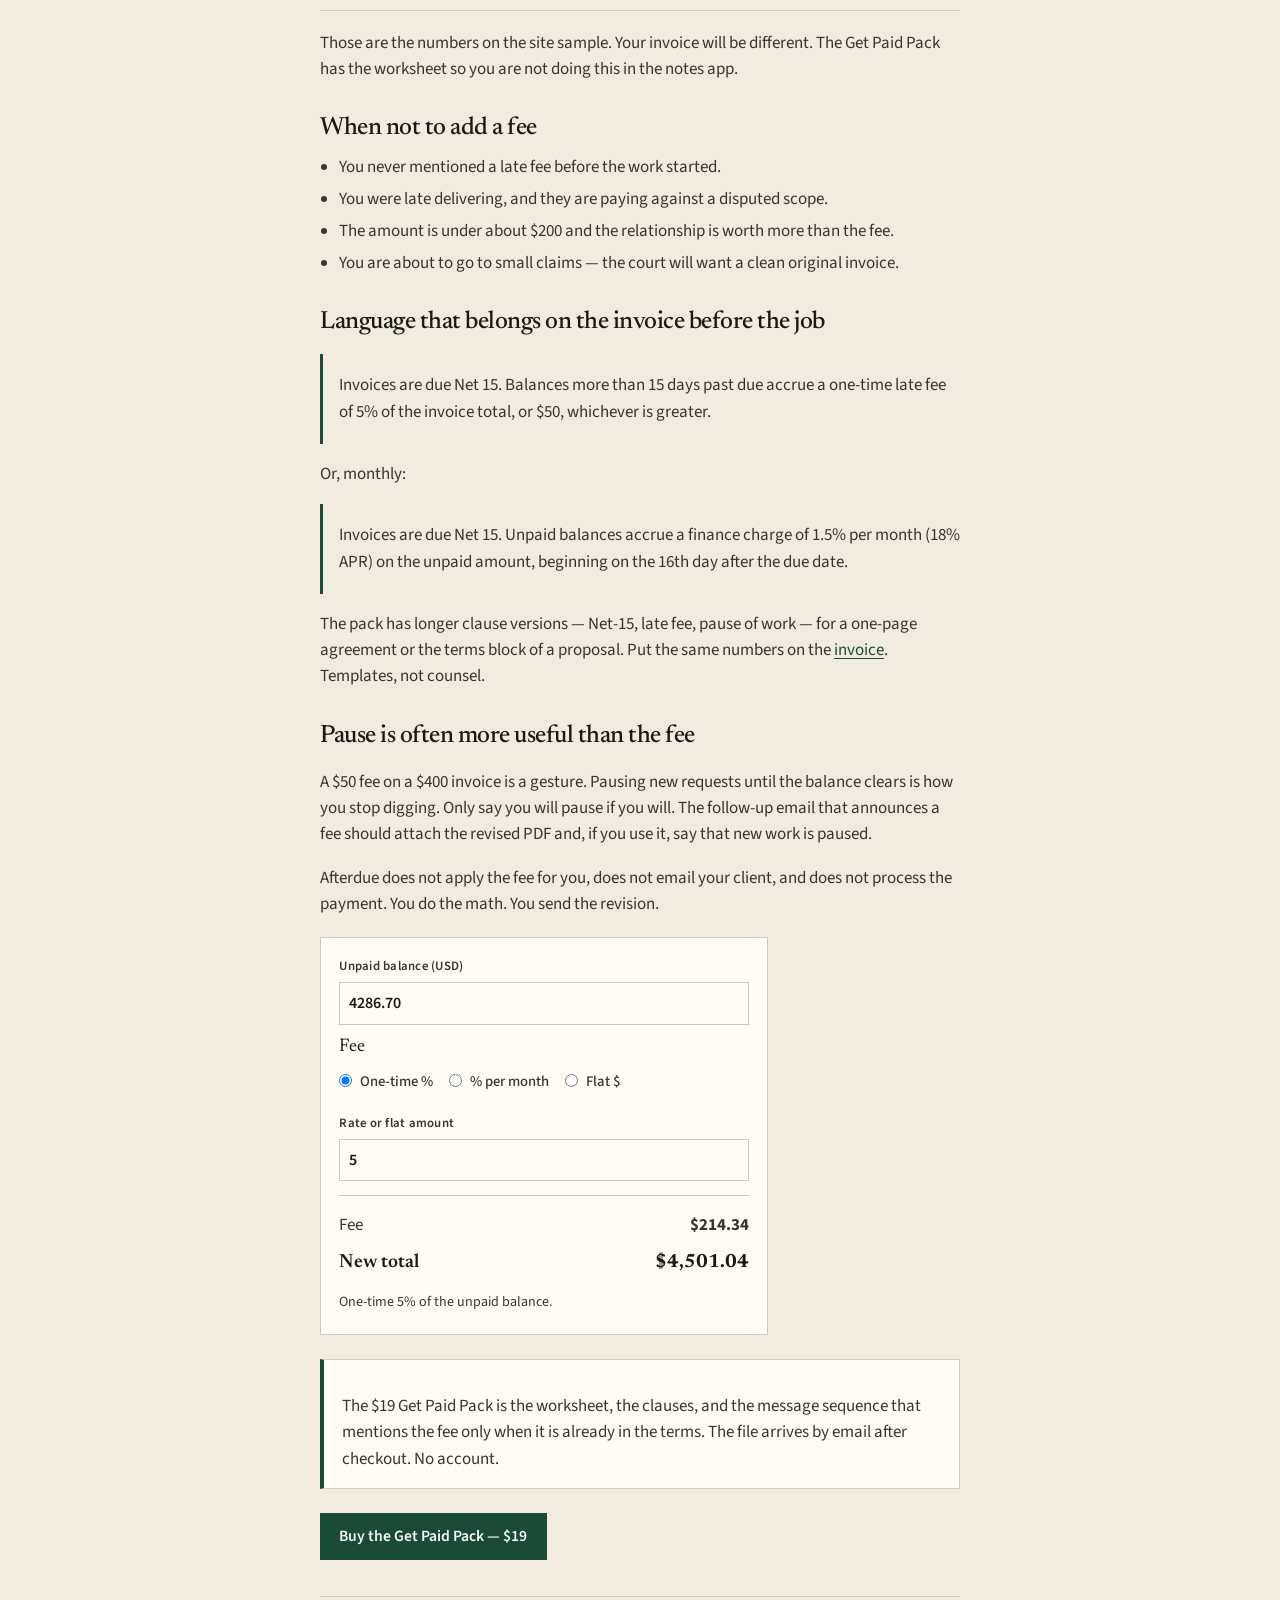
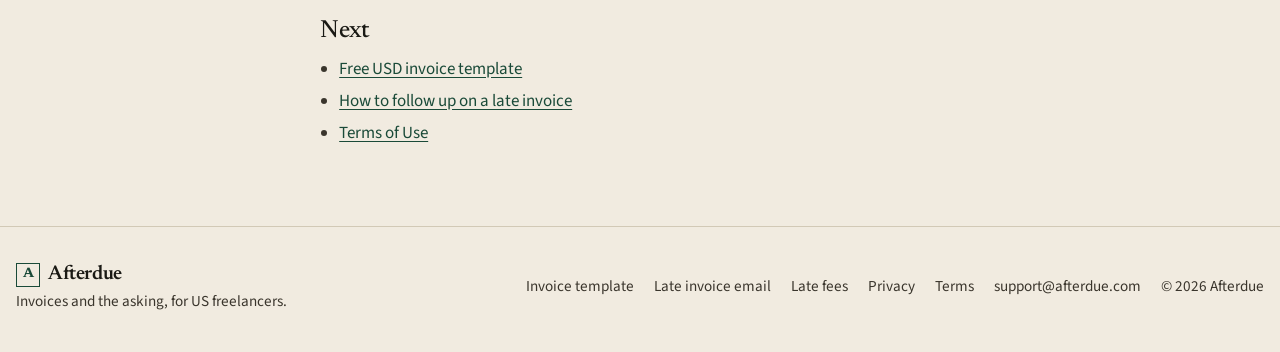
==== commit 5fc4426b: "Make the $19 pack feel worth buying on first visit Add a clear value stack, a 7-day listed-or-refund" ====
--- a/invoice-late-fee.html
+++ b/invoice-late-fee.html
@@ -54,9 +54,9 @@
         <a href="index.html#chase">Chase</a>
         <a href="index.html#pricing">Pricing</a>
         <a href="index.html#faq">FAQ</a>
-        <a class="nav-buy" href="index.html#buy">Buy · $19</a>
+        <a class="nav-buy" href="https://buy.polar.sh/polar_cl_slI3chypFlsy5k6T0BUcyRiggraafjyquNfHF3i0PJr" rel="noopener">Buy · $19</a>
       </nav>
-      <a class="nav-buy nav-buy-mobile" href="index.html#buy">Buy · $19</a>
+      <a class="nav-buy nav-buy-mobile" href="https://buy.polar.sh/polar_cl_slI3chypFlsy5k6T0BUcyRiggraafjyquNfHF3i0PJr" rel="noopener">Buy · $19</a>
     </div>
   </header>
 
@@ -188,15 +188,37 @@
         send the revision.
       </p>
 
+      <form id="fee-form" class="fee-card" autocomplete="off">
+        <label>
+          Unpaid balance (USD)
+          <input type="number" id="fee-balance" name="feeBalance" min="0" step="0.01" inputmode="decimal" value="4286.70">
+        </label>
+        <fieldset class="fee-kinds">
+          <legend>Fee</legend>
+          <label class="check"><input type="radio" name="feeKind" value="once" checked> One-time %</label>
+          <label class="check"><input type="radio" name="feeKind" value="month"> % per month</label>
+          <label class="check"><input type="radio" name="feeKind" value="flat"> Flat $</label>
+        </fieldset>
+        <label>
+          Rate or flat amount
+          <input type="number" id="fee-rate" name="feeRate" min="0" step="0.01" inputmode="decimal" value="5">
+        </label>
+        <div class="fee-out">
+          <div><span>Fee</span><strong id="fee-result-fee">$214.34</strong></div>
+          <div class="grand"><span>New total</span><strong id="fee-result-total">$4,501.04</strong></div>
+        </div>
+        <p class="fee-note" id="fee-result-note">One-time 5% of the unpaid balance.</p>
+      </form>
+
       <div class="callout">
         <p>
           The $19 Get Paid Pack is the worksheet, the clauses, and the
           message sequence that mentions the fee only when it is already
-          in the terms. Polar handles checkout and tax. No account.
+          in the terms. The file arrives by email after checkout. No account.
         </p>
       </div>
       <p>
-        <a class="btn btn-accent" href="index.html#buy">Buy the Get Paid Pack — $19</a>
+        <a class="btn btn-accent" href="https://buy.polar.sh/polar_cl_slI3chypFlsy5k6T0BUcyRiggraafjyquNfHF3i0PJr" rel="noopener">Buy the Get Paid Pack — $19</a>
       </p>
 
       <div class="related">
@@ -228,5 +250,7 @@
       </div>
     </div>
   </footer>
+  <script src="config.js"></script>
+  <script src="site.js"></script>
 </body>
 </html>
--- a/styles.css
+++ b/styles.css
@@ -258,6 +258,51 @@
   color: var(--ink-3);
 }
 
+.hero-values {
+  margin: 0 0 1.35rem;
+  padding: 0 0 0 1.15rem;
+  color: var(--ink-2);
+  max-width: 38rem;
+}
+
+.hero-values li { margin: 0.35rem 0; }
+
+.trust-strip {
+  padding: 1.35rem 0 1.5rem;
+  border-bottom: 1px solid var(--rule);
+  background: color-mix(in srgb, var(--sheet) 55%, var(--paper));
+}
+
+.trust-grid {
+  list-style: none;
+  margin: 0;
+  padding: 0;
+  display: grid;
+  gap: 1rem;
+}
+
+@media (min-width: 800px) {
+  .trust-grid { grid-template-columns: repeat(4, 1fr); gap: 1.25rem; }
+}
+
+.trust-grid li { margin: 0; }
+
+.trust-grid strong {
+  display: block;
+  font-family: var(--serif);
+  font-size: 1.15rem;
+  font-weight: 550;
+  margin-bottom: 0.25rem;
+  color: var(--ink);
+}
+
+.trust-grid span {
+  display: block;
+  font-size: 0.92rem;
+  color: var(--ink-2);
+  line-height: 1.45;
+}
+
 /* Sections */
 .section-head { max-width: 38rem; margin-bottom: 1.75rem; }
 
@@ -274,9 +319,13 @@
 .invoice-section { padding: 2.75rem 0 3.5rem; }
 .chase-section,
 .pricing-section,
-.faq-section { padding: 3.5rem 0; }
+.faq-section,
+.fee-section,
+.founder-section { padding: 3.5rem 0; }
 .chase-section,
-.faq-section { border-top: 1px solid var(--rule); }
+.faq-section,
+.fee-section,
+.founder-section { border-top: 1px solid var(--rule); }
 
 /* Invoice form */
 .invoice-layout {
@@ -389,6 +438,25 @@
   color: var(--ink-3);
 }
 
+.toggle-set { margin-bottom: 1rem; }
+
+.check {
+  display: flex;
+  align-items: flex-start;
+  gap: 0.5rem;
+  font-size: 0.92rem;
+  font-weight: 500;
+  letter-spacing: 0;
+  color: var(--ink-2);
+  margin-bottom: 0.45rem;
+}
+
+.check input {
+  width: auto;
+  margin: 0.2rem 0 0;
+  flex: none;
+}
+
 /* Preview */
 .preview-bar {
   display: flex;
@@ -624,20 +692,22 @@
   font-size: 0.95rem;
 }
 
-.chase-body {
-  margin: 0;
-  color: var(--ink-2);
-  position: relative;
-}
-
-.chase-body::after {
-  content: "";
-  position: absolute;
-  inset: auto 0 0 0;
-  height: 1.4rem;
-  background: linear-gradient(transparent, var(--sheet));
-  pointer-events: none;
-}
+.chase-body,
+.chase-letter {
+  margin: 0;
+  color: var(--ink-2);
+}
+
+.chase-letter { font-size: 0.95rem; }
+
+.chase-lock {
+  margin: 0.55rem 0 0;
+  font-size: 0.85rem;
+  font-weight: 600;
+  color: var(--accent);
+}
+
+.chase-list li.chase-locked p { margin: 0; color: var(--ink-2); }
 
 .chase-foot {
   margin: 1.5rem 0 1rem;
@@ -700,6 +770,12 @@
   margin: 0 0 1.1rem;
 }
 
+.price-guarantee {
+  margin: 0.85rem 0 0;
+  font-size: 0.88rem;
+  color: var(--ink-3);
+}
+
 .price-aside h3 {
   font-size: 1.25rem;
   margin: 0 0 0.5rem;
@@ -723,13 +799,69 @@
 
 .buy-inner { max-width: 38rem; }
 
-.buy-placeholder {
+.buy-placeholder,
+.buy-status {
   margin: 1rem 0 0;
-  padding: 0.85rem 0.95rem;
-  border: 1px dashed #6d665a;
   color: #cfc6b4;
   font-size: 0.95rem;
 }
+
+.buy-steps {
+  margin: 0 0 1.25rem;
+  padding: 0 0 0 1.15rem;
+  color: #cfc6b4;
+}
+
+.buy-steps li { margin: 0.35rem 0; }
+
+.founder-inner { max-width: 38rem; }
+.founder-inner p { color: var(--ink-2); margin: 0; }
+
+.fee-layout .section-head { margin-bottom: 1.25rem; }
+
+.fee-card {
+  max-width: 28rem;
+  background: var(--sheet);
+  border: 1px solid var(--rule);
+  padding: 1.2rem 1.15rem 1.25rem;
+}
+
+.fee-kinds {
+  display: flex;
+  flex-wrap: wrap;
+  gap: 0.35rem 1rem;
+  margin-bottom: 0.85rem;
+}
+
+.fee-out {
+  margin-top: 0.85rem;
+  padding-top: 0.75rem;
+  border-top: 1px solid var(--rule);
+}
+
+.fee-out div {
+  display: flex;
+  justify-content: space-between;
+  padding: 0.28rem 0;
+  color: var(--ink-2);
+  font-variant-numeric: tabular-nums;
+}
+
+.fee-out .grand {
+  color: var(--ink);
+  font-family: var(--serif);
+  font-size: 1.2rem;
+  font-weight: 600;
+}
+
+.fee-note,
+.fee-legal {
+  margin: 0.65rem 0 0;
+  font-size: 0.88rem;
+  color: var(--ink-3);
+}
+
+.legal-page .fee-card { margin: 1.25rem 0 1.5rem; }
 
 .buy-section .btn-accent:disabled {
   opacity: 0.7;
